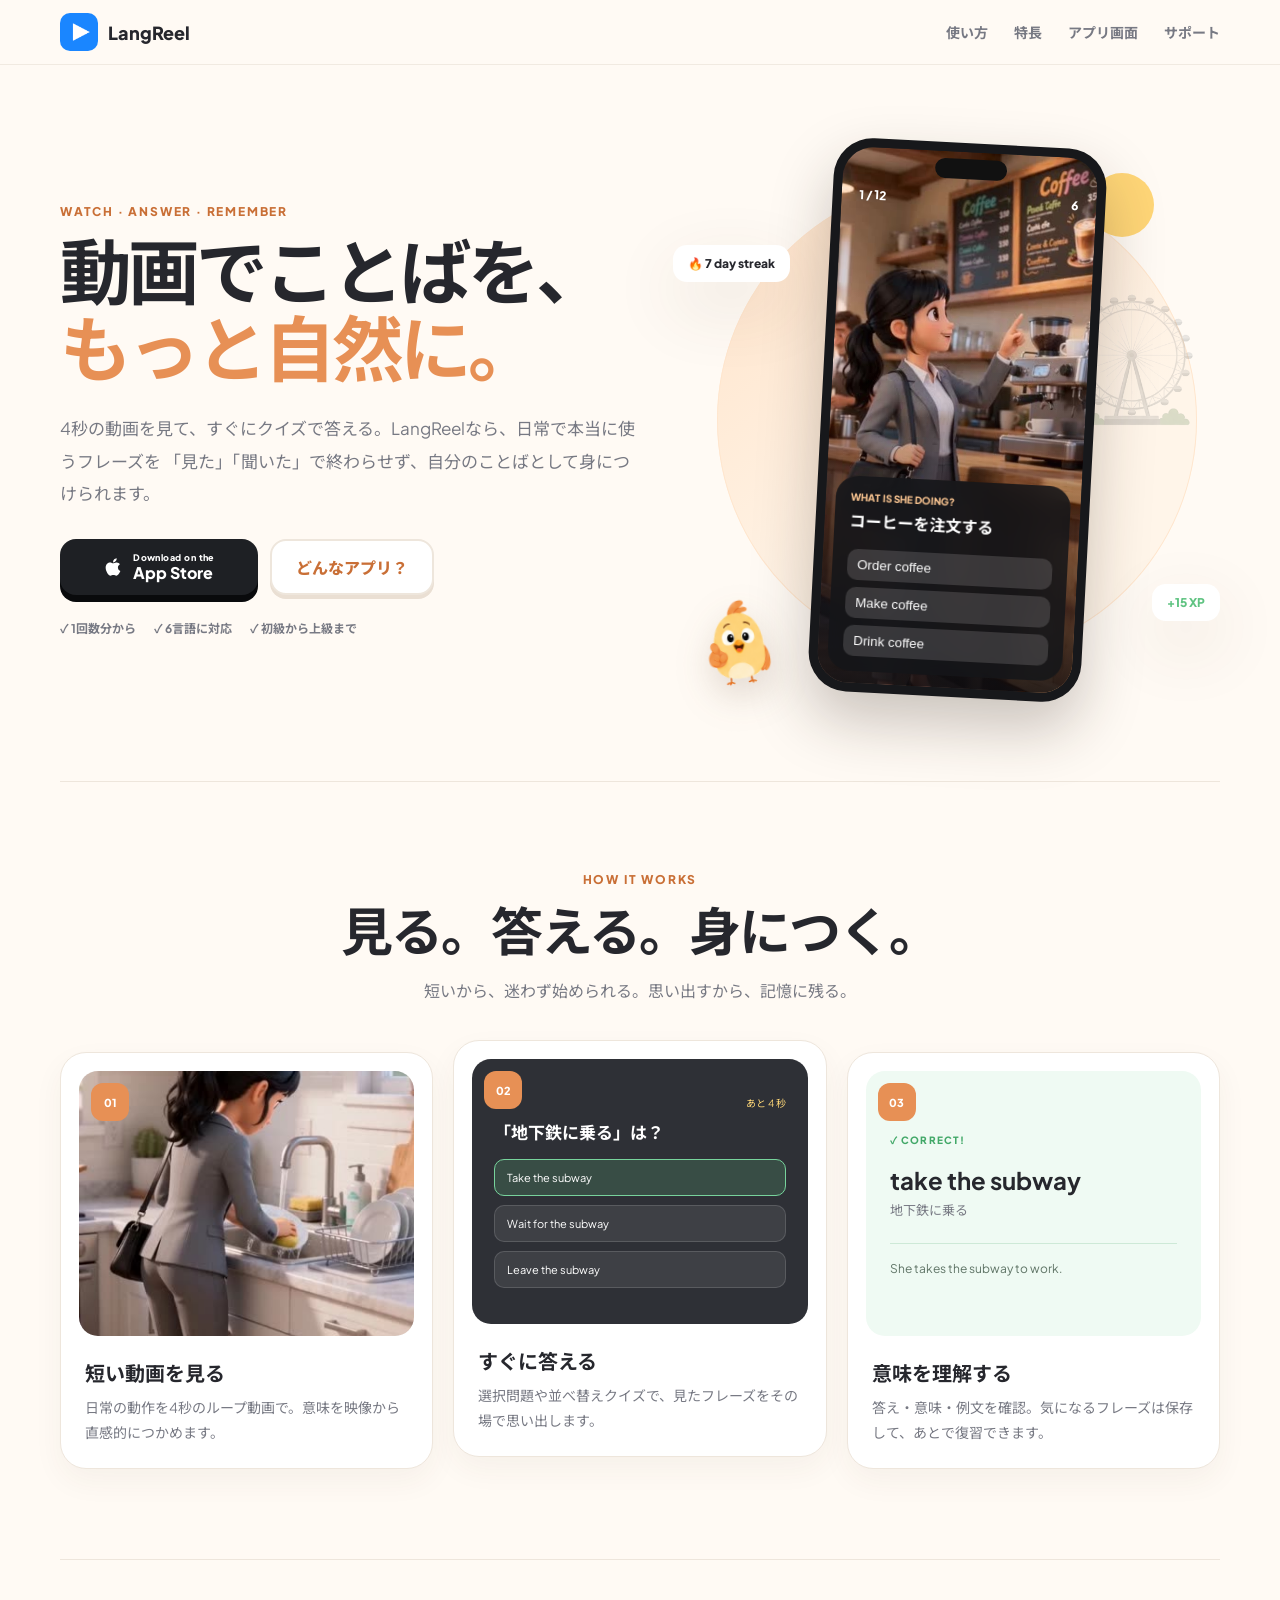
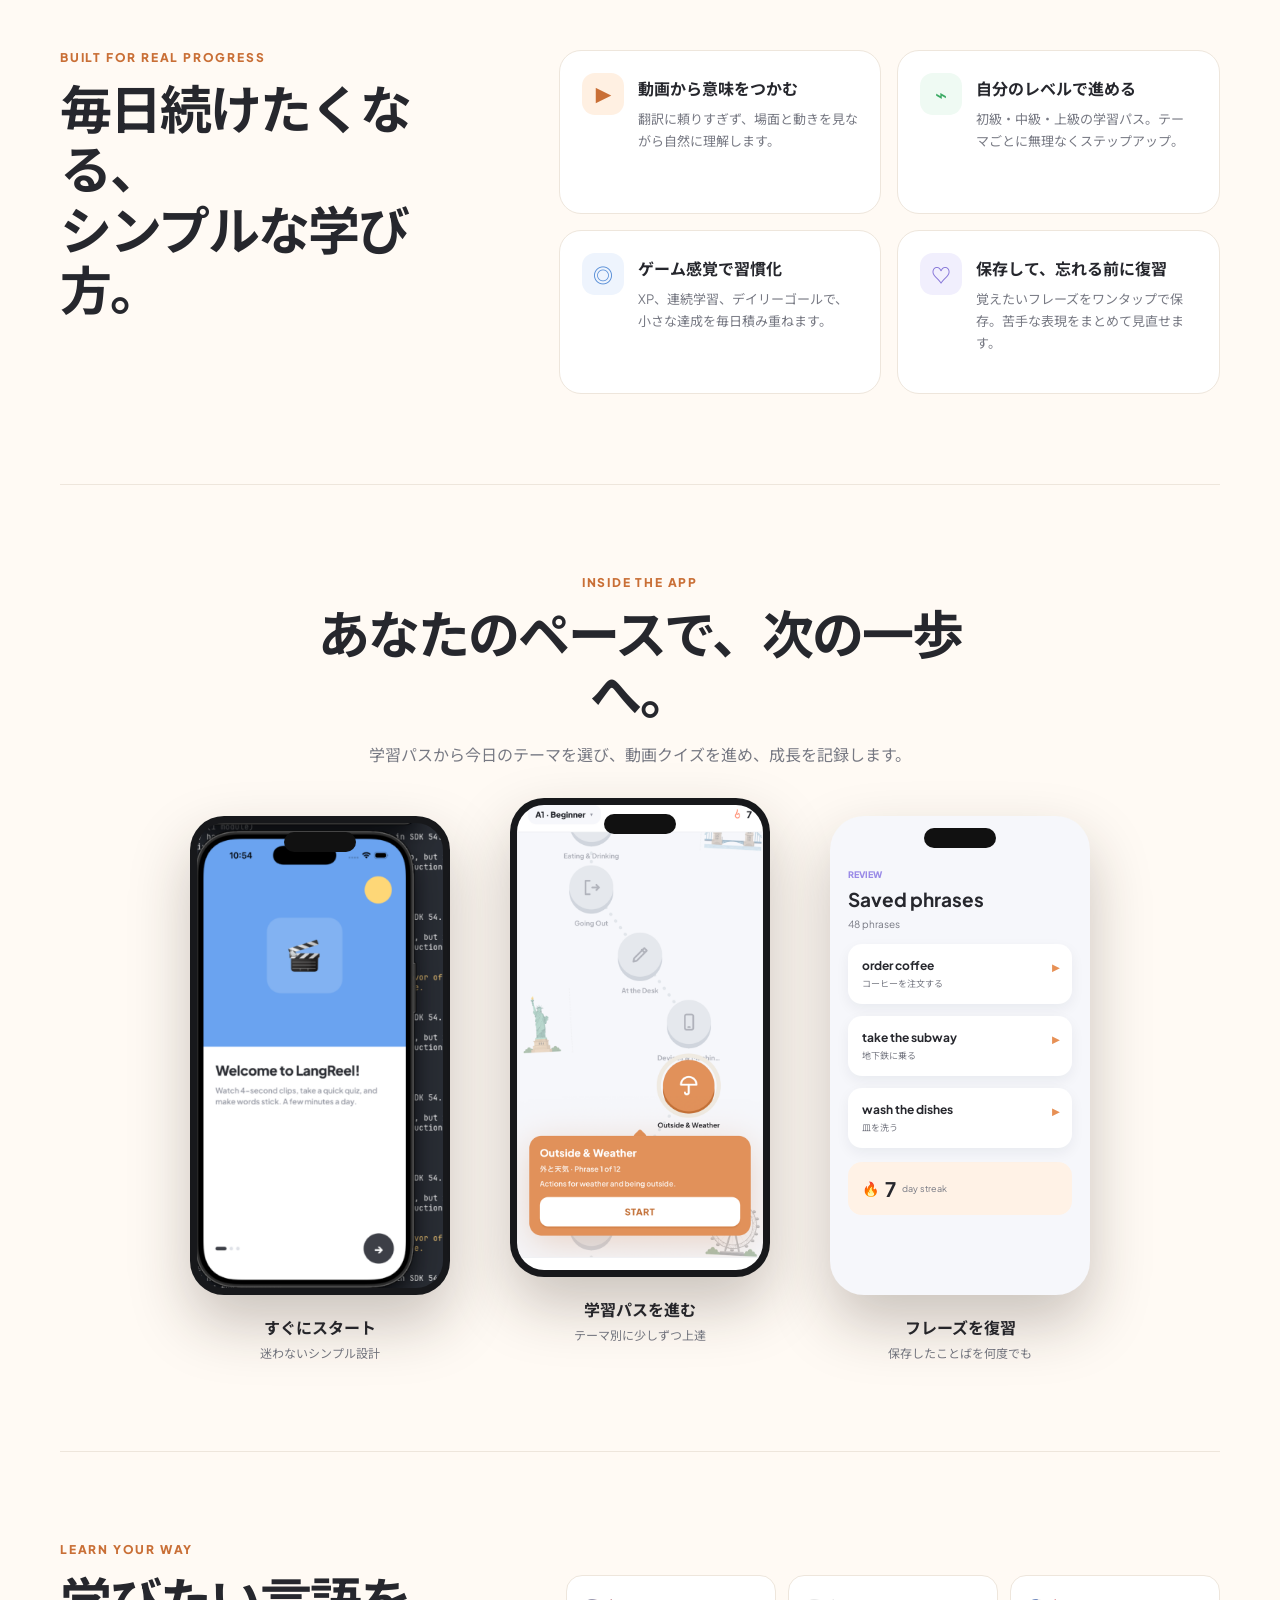
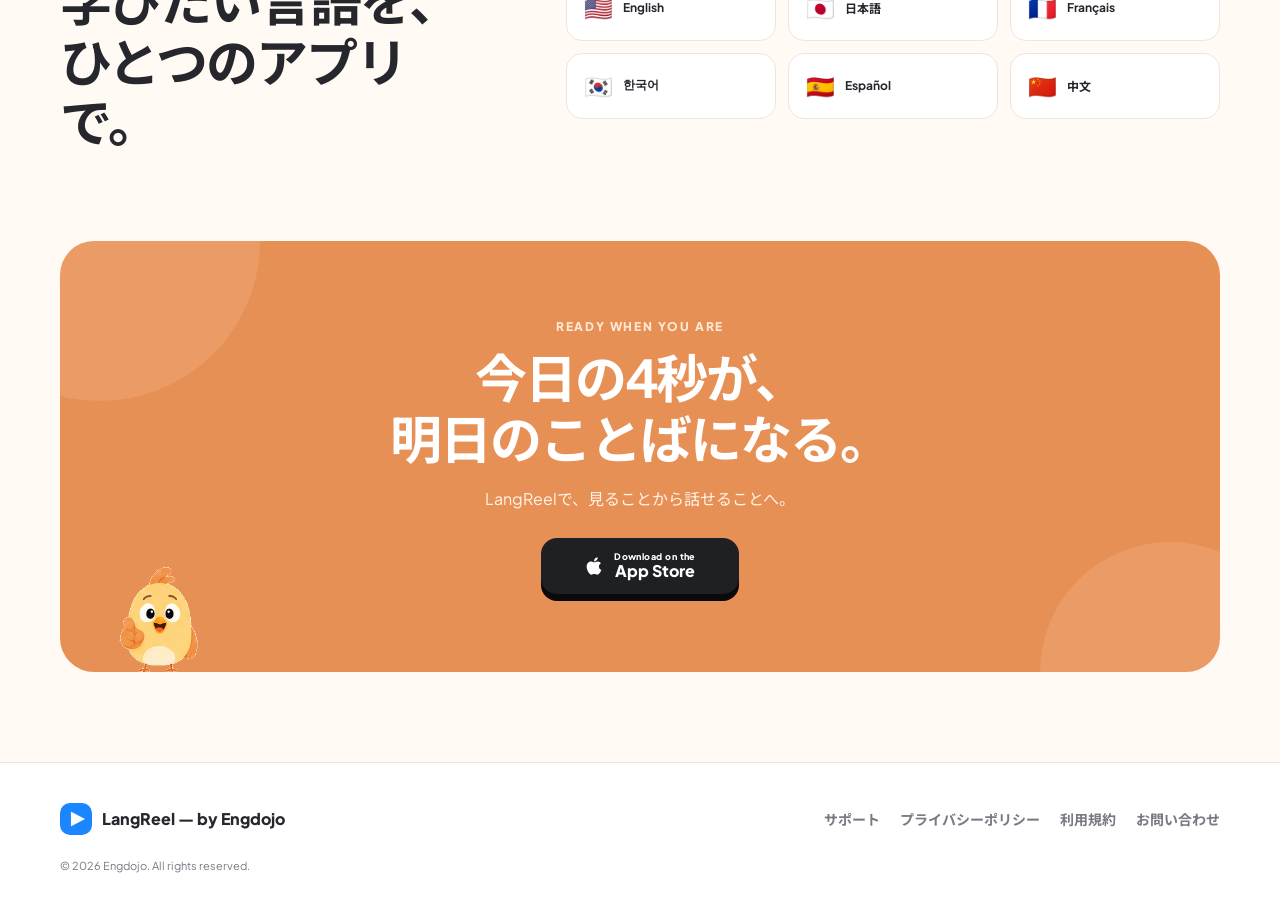
==== langreel/index.html @ bd6c0a30 "Add LangReel landing and support pages" ====
<!doctype html>
<html lang="ja">
  <head>
    <meta charset="utf-8" />
    <meta name="viewport" content="width=device-width, initial-scale=1" />
    <title>LangReel | 動画でことばを、もっと自然に。</title>
    <meta name="description" content="LangReelは、短い動画を見て、すぐにクイズで答える語学学習アプリです。日常で使うフレーズを、見て、聞いて、思い出して身につけます。" />
    <meta name="theme-color" content="#fffaf4" />
    <meta property="og:title" content="LangReel | 動画でことばを、もっと自然に。" />
    <meta property="og:description" content="4秒の動画とミニクイズで、使えるフレーズを毎日の習慣に。" />
    <meta property="og:image" content="./assets/app-icon.png" />
    <link rel="icon" href="./assets/app-icon.png" />
    <link rel="stylesheet" href="./styles.css" />
  </head>
  <body>
    <header class="site-nav">
      <a class="nav-brand" href="./" aria-label="LangReel ホーム">
        <img src="./assets/app-icon.png" alt="" width="38" height="38" />
        <span>LangReel</span>
      </a>
      <nav class="nav-links" aria-label="メインナビゲーション">
        <a href="#how">使い方</a>
        <a href="#features">特長</a>
        <a href="#inside">アプリ画面</a>
        <a href="./support.html">サポート</a>
      </nav>
    </header>

    <main>
      <section class="hero">
        <div class="hero-copy">
          <p class="eyebrow">WATCH · ANSWER · REMEMBER</p>
          <h1>動画でことばを、<br /><span>もっと自然に。</span></h1>
          <p class="lead">
            4秒の動画を見て、すぐにクイズで答える。LangReelなら、日常で本当に使うフレーズを
            「見た」「聞いた」で終わらせず、自分のことばとして身につけられます。
          </p>
          <div class="actions">
            <a class="button appstore" href="https://apps.apple.com/app/id6782522465" target="_blank" rel="noopener">
              <svg viewBox="0 0 384 512" width="20" height="20" fill="currentColor" aria-hidden="true"><path d="M318.7 268.7c-.2-36.7 16.4-64.4 50-84.8-18.8-26.9-47.2-41.7-84.7-44.6-35.5-2.8-74.3 20.7-88.5 20.7-15 0-49.4-19.7-76.4-19.7C63.3 141.2 4 184.8 4 273.5q0 39.3 14.4 81.2c12.8 36.7 59 126.7 107.2 125.2 25.2-.6 43-17.9 75.8-17.9 31.8 0 48.3 17.9 76.4 17.9 48.6-.7 90.4-82.5 102.6-119.3-65.2-30.7-61.7-90-61.7-91.9zm-56.6-164.2c27.3-32.4 24.8-61.9 24-72.5-24.1 1.4-52 16.4-67.9 34.9-17.5 19.8-27.8 44.3-25.6 71.9 26.1 2 49.9-11.4 69.5-34.3z"/></svg>
              <span><small>Download on the</small>App Store</span>
            </a>
            <a class="button secondary" href="#how">どんなアプリ？</a>
          </div>
          <div class="hero-points" aria-label="主な特長">
            <span>✓ 1回数分から</span>
            <span>✓ 6言語に対応</span>
            <span>✓ 初級から上級まで</span>
          </div>
        </div>

        <div class="hero-visual" aria-label="LangReel アプリのプレビュー">
          <div class="sun"></div>
          <img class="hero-landmark" src="./assets/landmark.png" alt="" />
          <div class="phone hero-phone">
            <div class="phone-screen reel-demo">
              <img src="./assets/order-coffee.jpg" alt="カフェで注文する場面" />
              <div class="reel-shade"></div>
              <div class="reel-top"><span>1 / 12</span><span>6</span></div>
              <div class="quiz-card">
                <p>What is she doing?</p>
                <strong>コーヒーを注文する</strong>
                <button>Order coffee</button>
                <button>Make coffee</button>
                <button>Drink coffee</button>
              </div>
            </div>
          </div>
          <img class="hero-mascot" src="./assets/koto.png" alt="LangReelのマスコット Koto" />
          <div class="floating-chip chip-one">🔥 7 day streak</div>
          <div class="floating-chip chip-two">+15 XP</div>
        </div>
      </section>

      <section class="steps section" id="how" aria-labelledby="how-title">
        <div class="section-heading">
          <p class="eyebrow">HOW IT WORKS</p>
          <h2 id="how-title">見る。答える。身につく。</h2>
          <p>短いから、迷わず始められる。思い出すから、記憶に残る。</p>
        </div>
        <div class="step-grid">
          <article class="step-card">
            <span class="step-number">01</span>
            <div class="step-media"><img src="./assets/wash-dishes.jpg" alt="皿を洗う短い動画" loading="lazy" /></div>
            <h3>短い動画を見る</h3>
            <p>日常の動作を4秒のループ動画で。意味を映像から直感的につかめます。</p>
          </article>
          <article class="step-card featured">
            <span class="step-number">02</span>
            <div class="mini-quiz" aria-hidden="true">
              <span>あと 4 秒</span>
              <strong>「地下鉄に乗る」は？</strong>
              <i>Take the subway</i>
              <i>Wait for the subway</i>
              <i>Leave the subway</i>
            </div>
            <h3>すぐに答える</h3>
            <p>選択問題や並べ替えクイズで、見たフレーズをその場で思い出します。</p>
          </article>
          <article class="step-card">
            <span class="step-number">03</span>
            <div class="explain-card" aria-hidden="true">
              <span>✓ CORRECT!</span>
              <strong>take the subway</strong>
              <em>地下鉄に乗る</em>
              <p>She takes the subway to work.</p>
            </div>
            <h3>意味を理解する</h3>
            <p>答え・意味・例文を確認。気になるフレーズは保存して、あとで復習できます。</p>
          </article>
        </div>
      </section>

      <section class="feature-band section" id="features" aria-labelledby="features-title">
        <div class="section-heading left">
          <p class="eyebrow">BUILT FOR REAL PROGRESS</p>
          <h2 id="features-title">毎日続けたくなる、<br />シンプルな学び方。</h2>
        </div>
        <div class="feature-list">
          <article><span>▶</span><div><h3>動画から意味をつかむ</h3><p>翻訳に頼りすぎず、場面と動きを見ながら自然に理解します。</p></div></article>
          <article><span>⌁</span><div><h3>自分のレベルで進める</h3><p>初級・中級・上級の学習パス。テーマごとに無理なくステップアップ。</p></div></article>
          <article><span>◎</span><div><h3>ゲーム感覚で習慣化</h3><p>XP、連続学習、デイリーゴールで、小さな達成を毎日積み重ねます。</p></div></article>
          <article><span>♡</span><div><h3>保存して、忘れる前に復習</h3><p>覚えたいフレーズをワンタップで保存。苦手な表現をまとめて見直せます。</p></div></article>
        </div>
      </section>

      <section class="inside section" id="inside" aria-labelledby="inside-title">
        <div class="section-heading">
          <p class="eyebrow">INSIDE THE APP</p>
          <h2 id="inside-title">あなたのペースで、次の一歩へ。</h2>
          <p>学習パスから今日のテーマを選び、動画クイズを進め、成長を記録します。</p>
        </div>
        <div class="screens">
          <figure>
            <div class="phone screen-phone"><img src="./assets/shot-welcome.png" alt="LangReelのウェルカム画面" loading="lazy" /></div>
            <figcaption><strong>すぐにスタート</strong><span>迷わないシンプル設計</span></figcaption>
          </figure>
          <figure class="screens-main">
            <div class="phone screen-phone"><img src="./assets/shot-path.png" alt="テーマが並ぶLangReelの学習パス" loading="lazy" /></div>
            <figcaption><strong>学習パスを進む</strong><span>テーマ別に少しずつ上達</span></figcaption>
          </figure>
          <figure>
            <div class="phone screen-phone mock-review">
              <div class="review-head"><small>REVIEW</small><strong>Saved phrases</strong><span>48 phrases</span></div>
              <div class="review-item"><b>order coffee</b><span>コーヒーを注文する</span><i>▶</i></div>
              <div class="review-item"><b>take the subway</b><span>地下鉄に乗る</span><i>▶</i></div>
              <div class="review-item"><b>wash the dishes</b><span>皿を洗う</span><i>▶</i></div>
              <div class="review-streak">🔥 <strong>7</strong><span>day streak</span></div>
            </div>
            <figcaption><strong>フレーズを復習</strong><span>保存したことばを何度でも</span></figcaption>
          </figure>
        </div>
      </section>

      <section class="languages section">
        <div>
          <p class="eyebrow">LEARN YOUR WAY</p>
          <h2>学びたい言語を、<br />ひとつのアプリで。</h2>
        </div>
        <div class="language-grid" aria-label="対応言語">
          <span>🇺🇸<b>English</b></span>
          <span>🇯🇵<b>日本語</b></span>
          <span>🇫🇷<b>Français</b></span>
          <span>🇰🇷<b>한국어</b></span>
          <span>🇪🇸<b>Español</b></span>
          <span>🇨🇳<b>中文</b></span>
        </div>
      </section>

      <section class="cta section">
        <img src="./assets/koto.png" alt="" loading="lazy" />
        <p class="eyebrow">READY WHEN YOU ARE</p>
        <h2>今日の4秒が、<br />明日のことばになる。</h2>
        <p>LangReelで、見ることから話せることへ。</p>
        <a class="button appstore" href="https://apps.apple.com/app/id6782522465" target="_blank" rel="noopener">
          <svg viewBox="0 0 384 512" width="20" height="20" fill="currentColor" aria-hidden="true"><path d="M318.7 268.7c-.2-36.7 16.4-64.4 50-84.8-18.8-26.9-47.2-41.7-84.7-44.6-35.5-2.8-74.3 20.7-88.5 20.7-15 0-49.4-19.7-76.4-19.7C63.3 141.2 4 184.8 4 273.5q0 39.3 14.4 81.2c12.8 36.7 59 126.7 107.2 125.2 25.2-.6 43-17.9 75.8-17.9 31.8 0 48.3 17.9 76.4 17.9 48.6-.7 90.4-82.5 102.6-119.3-65.2-30.7-61.7-90-61.7-91.9zm-56.6-164.2c27.3-32.4 24.8-61.9 24-72.5-24.1 1.4-52 16.4-67.9 34.9-17.5 19.8-27.8 44.3-25.6 71.9 26.1 2 49.9-11.4 69.5-34.3z"/></svg>
          <span><small>Download on the</small>App Store</span>
        </a>
      </section>
    </main>

    <footer class="site-footer">
      <div class="footer-inner">
        <div class="footer-brand"><img src="./assets/app-icon.png" alt="" width="32" height="32" /><span>LangReel — by Engdojo</span></div>
        <nav class="footer-links">
          <a href="./support.html">サポート</a>
          <a href="./privacy-policy.html">プライバシーポリシー</a>
          <a href="./terms.html">利用規約</a>
          <a href="mailto:engdojo0306@gmail.com">お問い合わせ</a>
        </nav>
      </div>
      <p class="footer-copy">© <span id="year">2026</span> Engdojo. All rights reserved.</p>
    </footer>
    <script src="./site.js"></script>
  </body>
</html>
---- langreel/styles.css ----
@import url("https://fonts.googleapis.com/css2?family=Plus+Jakarta+Sans:wght@600;700;800&family=Noto+Sans+JP:wght@500;700;800&display=swap");

:root {
  color-scheme: light;
  --ink: #26272d;
  --muted: #777983;
  --paper: #fffaf4;
  --card: #ffffff;
  --line: #eee6dc;
  --orange: #e79055;
  --orange-dark: #c96f36;
  --orange-soft: #fff0e2;
  --green: #5fc381;
  --blue: #6aa3f0;
  --purple: #9a8be7;
  --shadow: 0 24px 70px rgba(86, 59, 37, 0.12);
}

* { box-sizing: border-box; }
html { scroll-behavior: smooth; }
body {
  margin: 0;
  background: var(--paper);
  color: var(--ink);
  font-family: "Plus Jakarta Sans", "Noto Sans JP", ui-sans-serif, system-ui, sans-serif;
}
a { color: inherit; }
img { max-width: 100%; }
.site-nav {
  position: sticky; top: 0; z-index: 20;
  display: flex; align-items: center; justify-content: space-between; gap: 20px;
  padding: 13px max(22px, calc((100vw - 1160px) / 2));
  border-bottom: 1px solid rgba(238, 230, 220, .8);
  background: rgba(255, 250, 244, .88);
  backdrop-filter: blur(18px) saturate(140%);
}
.nav-brand { display: flex; align-items: center; gap: 10px; font-weight: 800; font-size: 18px; text-decoration: none; }
.nav-brand img, .footer-brand img { border-radius: 10px; }
.nav-links { display: flex; gap: 26px; }
.nav-links a, .footer-links a { color: var(--muted); font-weight: 700; font-size: 14px; text-decoration: none; }
.nav-links a:hover, .footer-links a:hover { color: var(--orange-dark); }
main { overflow: hidden; }
.hero, .section { width: min(calc(100% - 40px), 1160px); margin: 0 auto; }
.hero {
  min-height: 700px; display: grid; grid-template-columns: 1.05fr .95fr; align-items: center; gap: 54px;
  padding: 70px 0 76px;
}
.eyebrow { margin: 0 0 13px; color: var(--orange-dark); font-size: 12px; font-weight: 800; letter-spacing: .15em; }
h1, h2, h3, p { overflow-wrap: anywhere; }
h1 { margin: 0; font-size: clamp(44px, 5.6vw, 72px); line-height: 1.08; letter-spacing: -.055em; }
h1 span { color: var(--orange); }
.lead { max-width: 640px; margin: 26px 0 0; color: var(--muted); font-size: 17px; line-height: 1.9; }
.actions { display: flex; flex-wrap: wrap; align-items: center; gap: 12px; margin-top: 30px; }
.button {
  min-height: 56px; display: inline-flex; align-items: center; justify-content: center; gap: 10px;
  padding: 0 24px; border-radius: 16px; font-weight: 800; text-decoration: none;
  transition: transform .18s ease, box-shadow .18s ease;
}
.button:hover { transform: translateY(-2px); }
.appstore { min-width: 198px; background: #1e2024; color: #fff; box-shadow: 0 7px 0 #090a0c; }
.appstore span { display: flex; flex-direction: column; font-size: 16px; line-height: 1.05; }
.appstore small { margin-bottom: 2px; font-size: 9px; letter-spacing: .05em; }
.secondary { border: 2px solid var(--line); background: #fff; color: var(--orange-dark); box-shadow: 0 4px 0 #eadfd3; }
.hero-points { display: flex; flex-wrap: wrap; gap: 18px; margin-top: 24px; color: var(--muted); font-size: 12px; font-weight: 700; }
.hero-visual { position: relative; min-height: 570px; display: flex; align-items: center; justify-content: center; }
.hero-visual::before {
  content: ""; position: absolute; width: 480px; height: 480px; border-radius: 50%;
  background: linear-gradient(145deg, #ffe3c9, #fff5e9 65%); box-shadow: inset 0 0 0 1px #ffe6ce;
}
.sun { position: absolute; top: 38px; right: 66px; width: 64px; height: 64px; border-radius: 50%; background: #ffd677; }
.hero-landmark { position: absolute; width: 174px; right: 1px; top: 125px; opacity: .2; }
.phone {
  position: relative; overflow: hidden; padding: 9px; border-radius: 39px; background: #17181b;
  box-shadow: 0 28px 60px rgba(42, 32, 24, .25);
}
.phone::before {
  content: ""; position: absolute; z-index: 5; top: 16px; left: 50%; transform: translateX(-50%);
  width: 72px; height: 20px; border-radius: 99px; background: #111;
}
.hero-phone { width: 273px; height: 554px; transform: rotate(3deg); }
.phone-screen { position: relative; width: 100%; height: 100%; overflow: hidden; border-radius: 31px; background: #f7f8fb; }
.reel-demo > img { width: 100%; height: 100%; object-fit: cover; }
.reel-shade { position: absolute; inset: 0; background: linear-gradient(transparent 25%, rgba(10, 10, 14, .05) 45%, rgba(10, 10, 14, .86)); }
.reel-top { position: absolute; inset: 40px 18px auto; display: flex; justify-content: space-between; color: white; font-size: 12px; font-weight: 800; }
.quiz-card {
  position: absolute; left: 10px; right: 10px; bottom: 12px; padding: 15px; border-radius: 22px;
  background: rgba(20, 21, 25, .86); backdrop-filter: blur(12px); color: white;
}
.quiz-card p { margin: 0 0 5px; color: #f6c28f; font-size: 10px; font-weight: 800; text-transform: uppercase; }
.quiz-card strong { display: block; margin-bottom: 10px; font-size: 16px; }
.quiz-card button { width: 100%; margin-top: 7px; padding: 8px 10px; border: 0; border-radius: 10px; background: rgba(255,255,255,.14); color: #fff; text-align: left; font: 700 11px inherit; }
.hero-mascot { position: absolute; width: 140px; left: -3px; bottom: 18px; transform: rotate(-7deg); filter: drop-shadow(0 15px 18px rgba(86, 59, 37, .18)); }
.floating-chip { position: absolute; padding: 11px 15px; border-radius: 14px; background: #fff; box-shadow: var(--shadow); font-size: 12px; font-weight: 800; }
.chip-one { top: 110px; left: -22px; }
.chip-two { right: 0; bottom: 84px; color: var(--green); }
.section { padding: 90px 0; border-top: 1px solid var(--line); }
.section-heading { max-width: 680px; margin: 0 auto 46px; text-align: center; }
.section-heading.left { margin: 0; text-align: left; }
.section-heading h2, .feature-band h2, .languages h2, .cta h2 { margin: 0; font-size: clamp(32px, 4.2vw, 52px); line-height: 1.16; letter-spacing: -.04em; }
.section-heading > p:last-child { margin: 17px 0 0; color: var(--muted); line-height: 1.8; }
.step-grid { display: grid; grid-template-columns: repeat(3, 1fr); gap: 20px; }
.step-card {
  position: relative; padding: 18px 18px 24px; border: 1px solid var(--line); border-radius: 26px; background: #fff;
  box-shadow: 0 12px 30px rgba(86, 59, 37, .05);
}
.step-card.featured { transform: translateY(-12px); }
.step-number { position: absolute; z-index: 2; top: 30px; left: 30px; display: grid; place-items: center; width: 38px; height: 38px; border-radius: 12px; background: var(--orange); color: #fff; font-size: 11px; font-weight: 800; }
.step-media, .mini-quiz, .explain-card { height: 265px; border-radius: 19px; overflow: hidden; background: var(--orange-soft); }
.step-media img { width: 100%; height: 100%; object-fit: cover; }
.step-card h3 { margin: 22px 6px 8px; font-size: 20px; }
.step-card > p { margin: 0 6px; color: var(--muted); font-size: 14px; line-height: 1.75; }
.mini-quiz { display: flex; flex-direction: column; justify-content: center; gap: 9px; padding: 30px 22px; background: #2e3036; color: #fff; }
.mini-quiz > span { align-self: flex-end; color: #ffd777; font-size: 10px; font-style: normal; }
.mini-quiz strong { margin-bottom: 6px; font-size: 17px; }
.mini-quiz i { padding: 11px 12px; border: 1px solid rgba(255,255,255,.14); border-radius: 10px; background: rgba(255,255,255,.08); font-size: 11px; font-style: normal; }
.mini-quiz i:first-of-type { border-color: #77d39c; background: rgba(95,195,129,.2); }
.explain-card { display: flex; flex-direction: column; justify-content: center; padding: 32px 24px; background: #effaf3; }
.explain-card span { color: #42a868; font-size: 10px; font-weight: 800; letter-spacing: .12em; }
.explain-card strong { margin-top: 18px; font-size: 24px; }
.explain-card em { margin-top: 5px; color: var(--muted); font-size: 13px; font-style: normal; }
.explain-card p { margin: 24px 0 0; padding-top: 17px; border-top: 1px solid #cde9d7; color: #5f7466; font-size: 12px; }
.feature-band { display: grid; grid-template-columns: .78fr 1.22fr; gap: 76px; align-items: start; }
.feature-list { display: grid; grid-template-columns: 1fr 1fr; gap: 16px; }
.feature-list article { display: flex; gap: 14px; min-height: 164px; padding: 22px; border: 1px solid var(--line); border-radius: 22px; background: #fff; }
.feature-list article > span { flex: 0 0 auto; display: grid; place-items: center; width: 42px; height: 42px; border-radius: 13px; background: var(--orange-soft); color: var(--orange-dark); font-size: 20px; font-weight: 800; }
.feature-list article:nth-child(2) > span { background: #effaf3; color: #3caa64; }
.feature-list article:nth-child(3) > span { background: #eef4fd; color: #568dd6; }
.feature-list article:nth-child(4) > span { background: #f1effd; color: #8372d7; }
.feature-list h3 { margin: 3px 0 8px; font-size: 16px; }
.feature-list p { margin: 0; color: var(--muted); font-size: 13px; line-height: 1.7; }
.inside { text-align: center; }
.screens { display: grid; grid-template-columns: repeat(3, 1fr); gap: 40px; align-items: center; max-width: 920px; margin: 0 auto; }
.screens figure { margin: 0; }
.screens-main { transform: translateY(-18px); }
.screen-phone { width: min(100%, 260px); aspect-ratio: 427 / 788; margin: 0 auto; padding: 7px; border-radius: 34px; }
.screen-phone > img { width: 100%; height: 100%; border-radius: 27px; object-fit: cover; object-position: center; }
.screens figure:first-child .screen-phone > img { object-fit: cover; object-position: center; }
.screens figcaption { display: flex; flex-direction: column; gap: 5px; margin-top: 20px; }
.screens figcaption strong { font-size: 16px; }
.screens figcaption span { color: var(--muted); font-size: 12px; }
.mock-review { padding: 45px 18px 20px; background: #f6f7fb; text-align: left; }
.mock-review::before { top: 12px; }
.review-head small { color: var(--purple); font-size: 9px; font-weight: 800; }
.review-head strong { display: block; margin-top: 5px; font-size: 19px; }
.review-head > span { color: var(--muted); font-size: 10px; }
.review-item { position: relative; display: flex; flex-direction: column; gap: 4px; margin-top: 12px; padding: 14px; border-radius: 14px; background: #fff; box-shadow: 0 5px 14px rgba(20,28,48,.06); }
.review-item b { font-size: 12px; }
.review-item span { color: var(--muted); font-size: 9px; }
.review-item i { position: absolute; right: 12px; top: 18px; color: var(--orange); font-size: 10px; font-style: normal; }
.review-streak { display: grid; grid-template-columns: auto auto 1fr; align-items: center; gap: 6px; margin-top: 14px; padding: 14px; border-radius: 14px; background: #fff2e6; font-size: 14px; }
.review-streak strong { font-size: 20px; }
.review-streak span { color: var(--muted); font-size: 9px; }
.languages { display: grid; grid-template-columns: .8fr 1.2fr; gap: 70px; align-items: center; }
.language-grid { display: grid; grid-template-columns: repeat(3, 1fr); gap: 12px; }
.language-grid span { display: flex; align-items: center; gap: 10px; padding: 17px; border: 1px solid var(--line); border-radius: 16px; background: #fff; font-size: 23px; }
.language-grid b { font-size: 12px; }
.cta { position: relative; overflow: hidden; padding: 78px 30px; border: 0; border-radius: 34px; background: #e79055; color: #fff; text-align: center; }
.cta::before, .cta::after { content: ""; position: absolute; border-radius: 50%; background: rgba(255,255,255,.1); }
.cta::before { width: 320px; height: 320px; left: -120px; top: -160px; }
.cta::after { width: 260px; height: 260px; right: -80px; bottom: -130px; }
.cta > * { position: relative; z-index: 1; }
.cta img { position: absolute; z-index: 2; left: 45px; bottom: -8px; width: 176px; }
.cta .eyebrow { color: #ffe8d5; }
.cta p:not(.eyebrow) { margin: 18px 0 28px; color: #fff3e8; }
.cta .appstore { margin: 0 auto; }
.site-footer { margin-top: 90px; padding: 40px max(22px, calc((100vw - 1160px) / 2)); border-top: 1px solid var(--line); background: #fff; }
.footer-inner { display: flex; align-items: center; justify-content: space-between; gap: 20px; }
.footer-brand { display: flex; align-items: center; gap: 10px; font-weight: 800; }
.footer-links { display: flex; flex-wrap: wrap; gap: 20px; }
.footer-copy { margin: 24px 0 0; color: var(--muted); font-size: 11px; }
.legal-page { width: min(calc(100% - 40px), 780px); margin: 0 auto; padding: 70px 0 90px; }
.legal-page h1 { font-size: clamp(36px, 6vw, 56px); }
.legal-page h2 { margin: 38px 0 10px; font-size: 22px; }
.legal-page h3 { margin: 28px 0 7px; }
.legal-page p, .legal-page li { color: var(--muted); line-height: 1.8; }
.legal-page a { color: var(--orange-dark); font-weight: 700; }
.lang-toggle { display: inline-flex; gap: 4px; margin-bottom: 32px; padding: 4px; border: 1px solid var(--line); border-radius: 99px; background: #fff; }
.lang-toggle button { border: 0; padding: 8px 18px; border-radius: 99px; background: transparent; color: var(--muted); font: 800 13px inherit; cursor: pointer; }
.lang-toggle button.active { background: var(--orange); color: #fff; }
.lang-pane[hidden] { display: none; }

@media (max-width: 820px) {
  .nav-links a:nth-child(-n+3) { display: none; }
  .hero { grid-template-columns: 1fr; padding-top: 50px; }
  .hero-copy { text-align: center; }
  .lead { margin-left: auto; margin-right: auto; }
  .actions, .hero-points { justify-content: center; }
  .hero-visual { min-height: 560px; }
  .step-grid { grid-template-columns: 1fr; max-width: 520px; margin: 0 auto; }
  .step-card.featured { transform: none; }
  .feature-band, .languages { grid-template-columns: 1fr; gap: 38px; }
  .section-heading.left { text-align: center; margin: 0 auto; }
  .screens { grid-auto-flow: column; grid-auto-columns: 68%; grid-template-columns: none; gap: 22px; overflow-x: auto; margin: 0 -20px; padding: 20px; scroll-snap-type: x mandatory; }
  .screens figure { scroll-snap-align: center; }
  .screens-main { transform: none; }
  .cta img { opacity: .24; left: -12px; width: 165px; }
}

@media (max-width: 560px) {
  .site-nav { padding: 11px 16px; }
  .hero, .section { width: min(calc(100% - 30px), 1160px); }
  .hero { gap: 22px; padding-bottom: 54px; }
  h1 { font-size: 43px; }
  .lead { font-size: 15px; }
  .hero-visual { min-height: 500px; transform: scale(.9); margin: -20px -25px; }
  .hero-visual::before { width: 410px; height: 410px; }
  .hero-phone { width: 246px; height: 500px; }
  .hero-mascot { width: 115px; }
  .chip-one { left: 2px; }
  .section { padding: 70px 0; }
  .feature-list { grid-template-columns: 1fr; }
  .language-grid { grid-template-columns: repeat(2, 1fr); }
  .cta { width: min(calc(100% - 30px), 1160px); padding: 66px 22px; }
  .footer-inner { align-items: flex-start; flex-direction: column; }
  .footer-links { gap: 12px 18px; }
}

@media (prefers-reduced-motion: reduce) {
  html { scroll-behavior: auto; }
  .button { transition: none; }
}
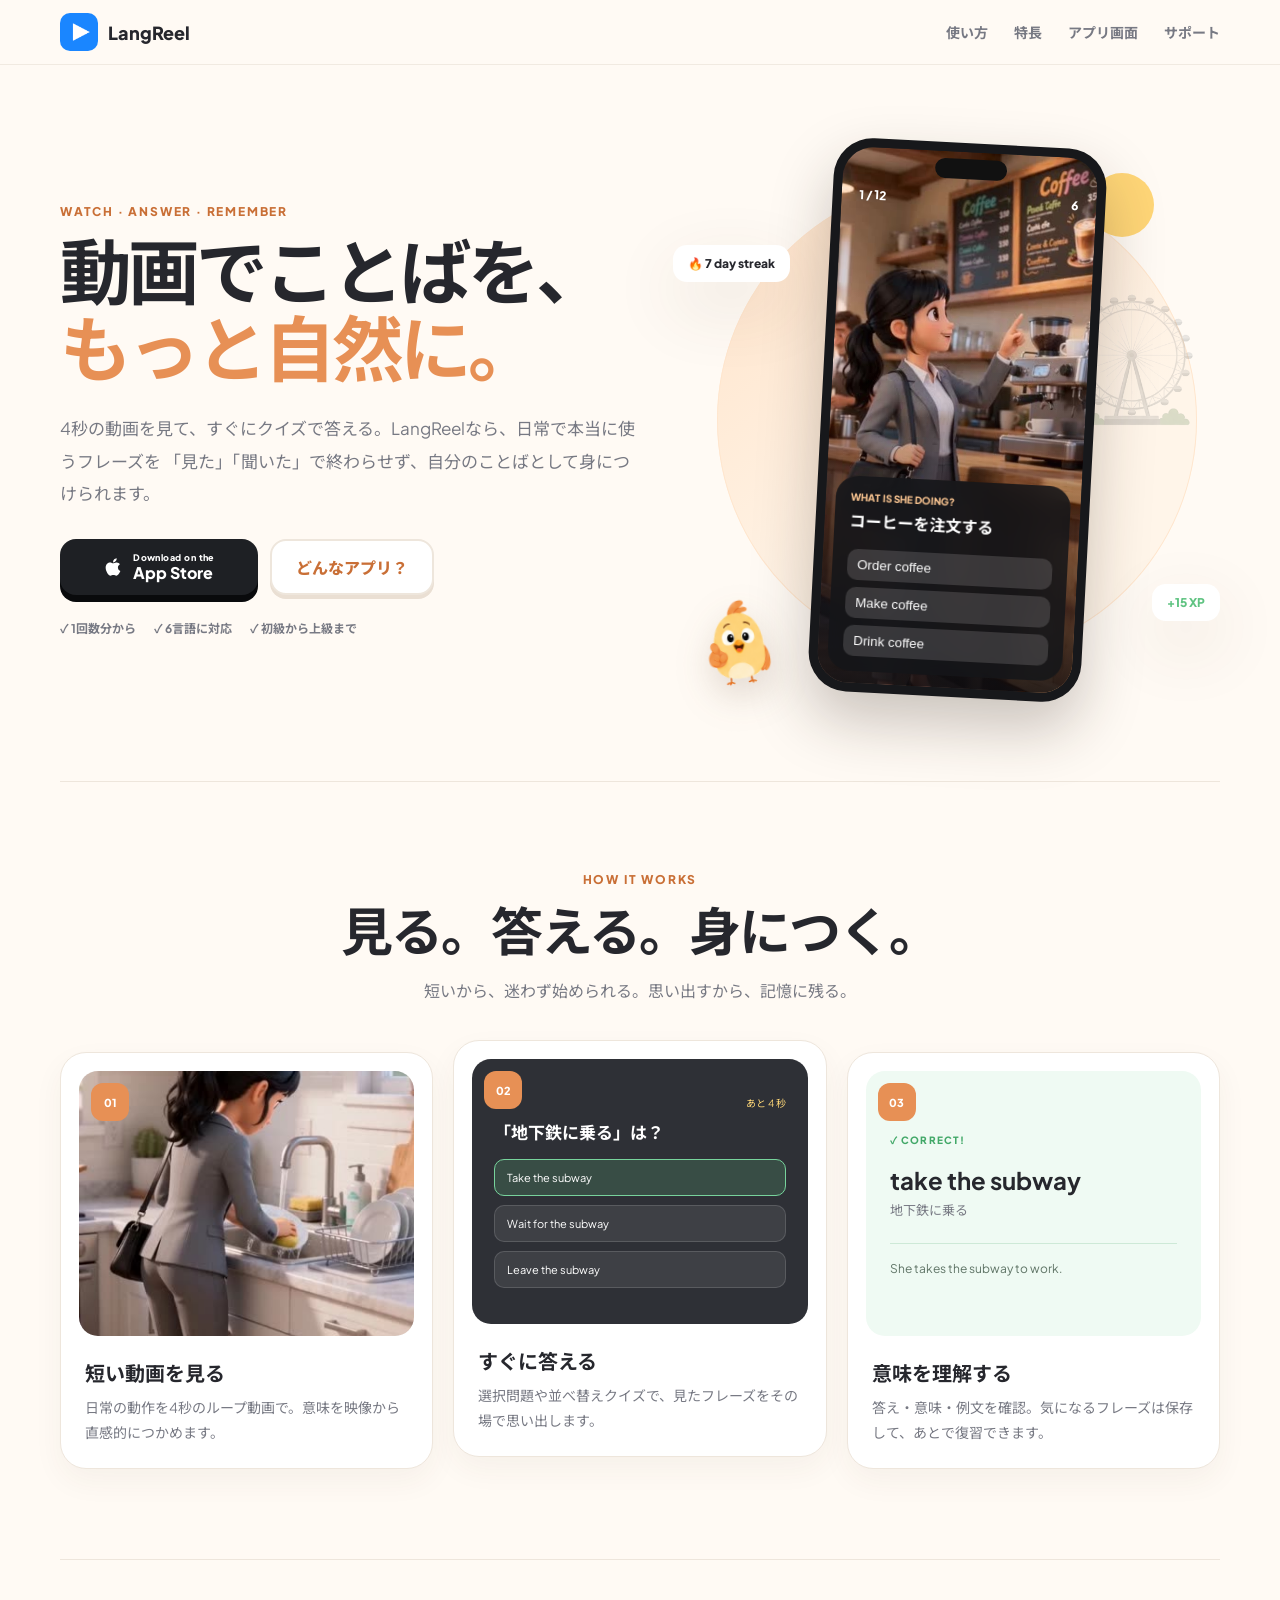
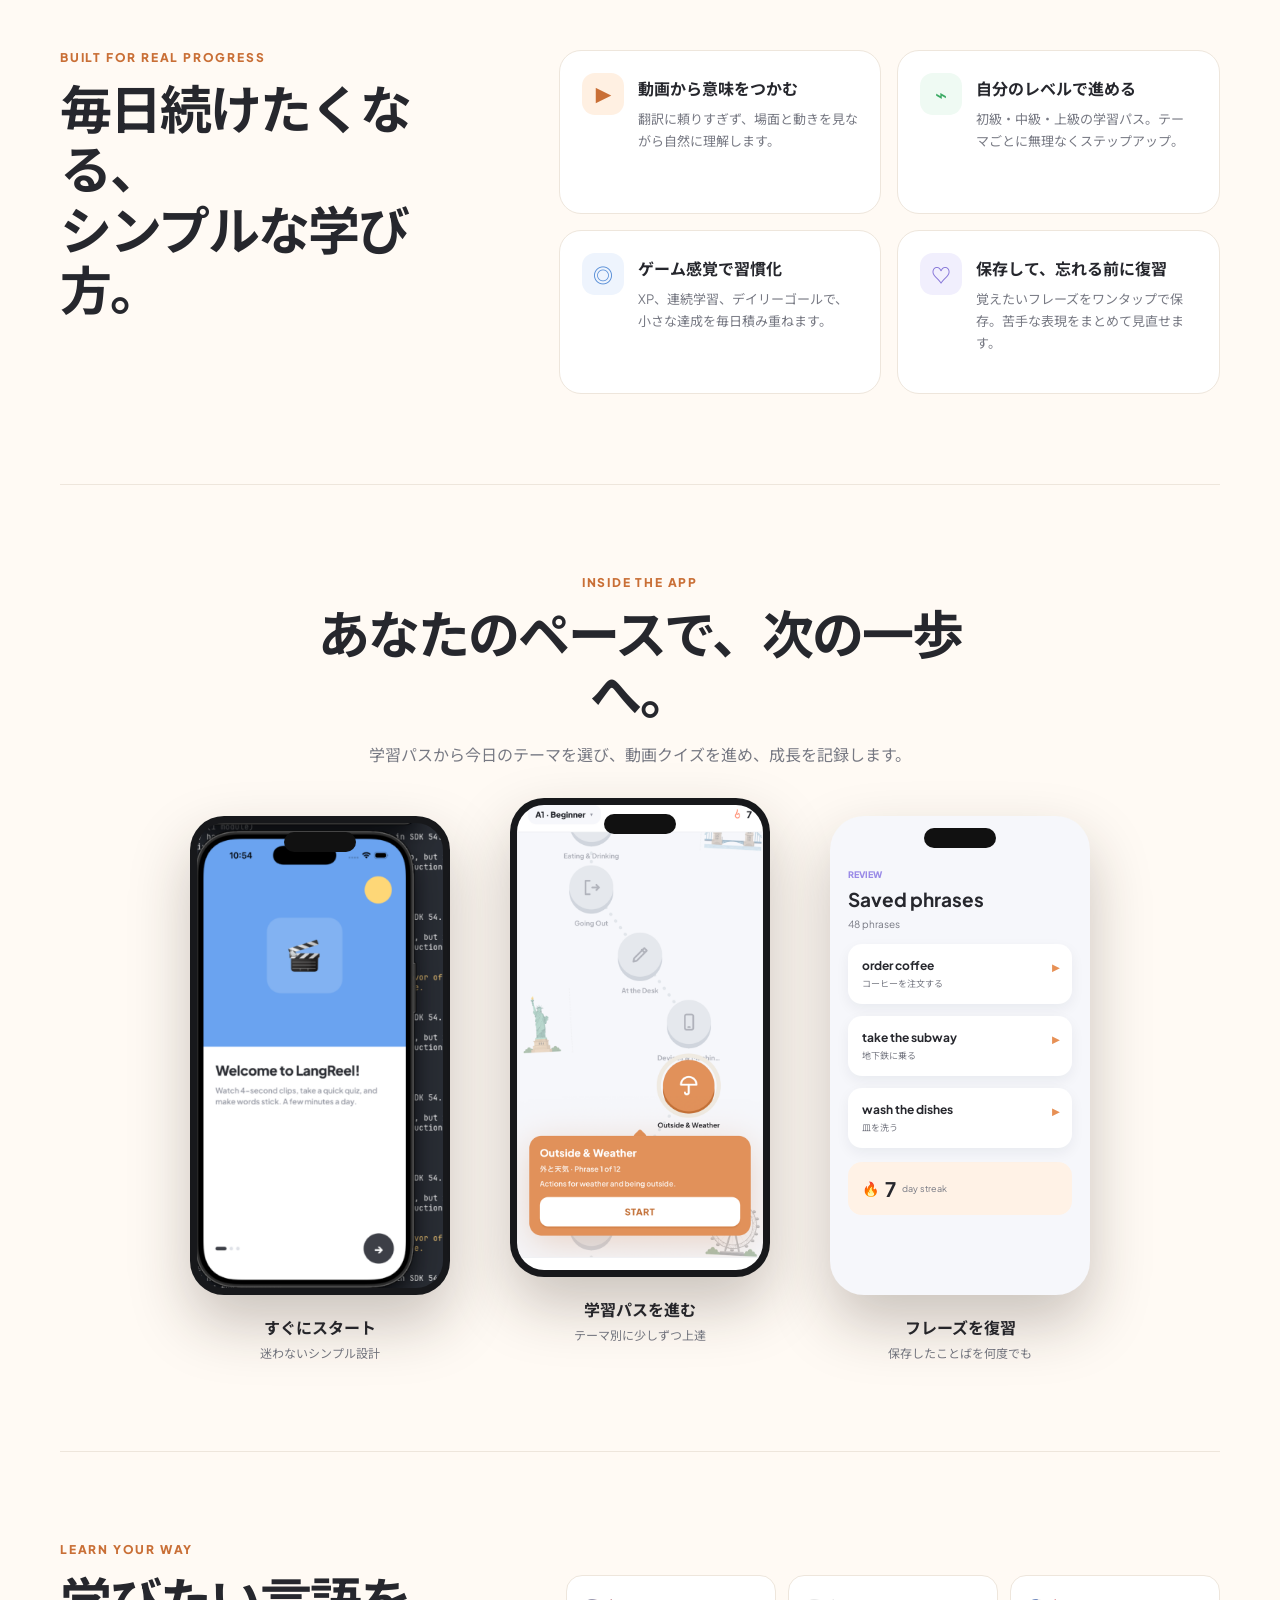
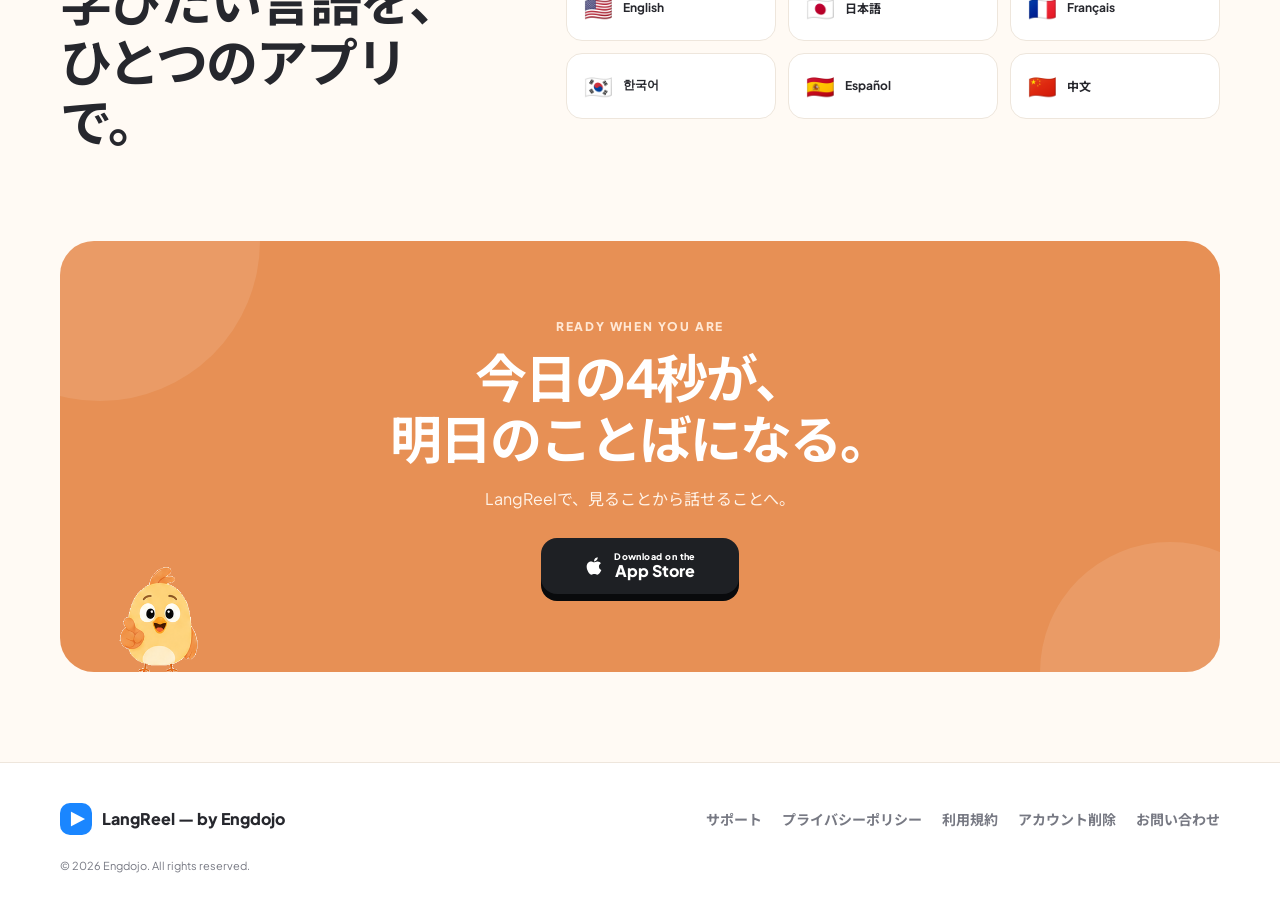
==== commit 6634f47b: "Add Google Play account deletion disclosures" ====
--- a/langreel/index.html
+++ b/langreel/index.html
@@ -186,6 +186,7 @@
           <a href="./support.html">サポート</a>
           <a href="./privacy-policy.html">プライバシーポリシー</a>
           <a href="./terms.html">利用規約</a>
+          <a href="./account-deletion.html">アカウント削除</a>
           <a href="mailto:engdojo0306@gmail.com">お問い合わせ</a>
         </nav>
       </div>
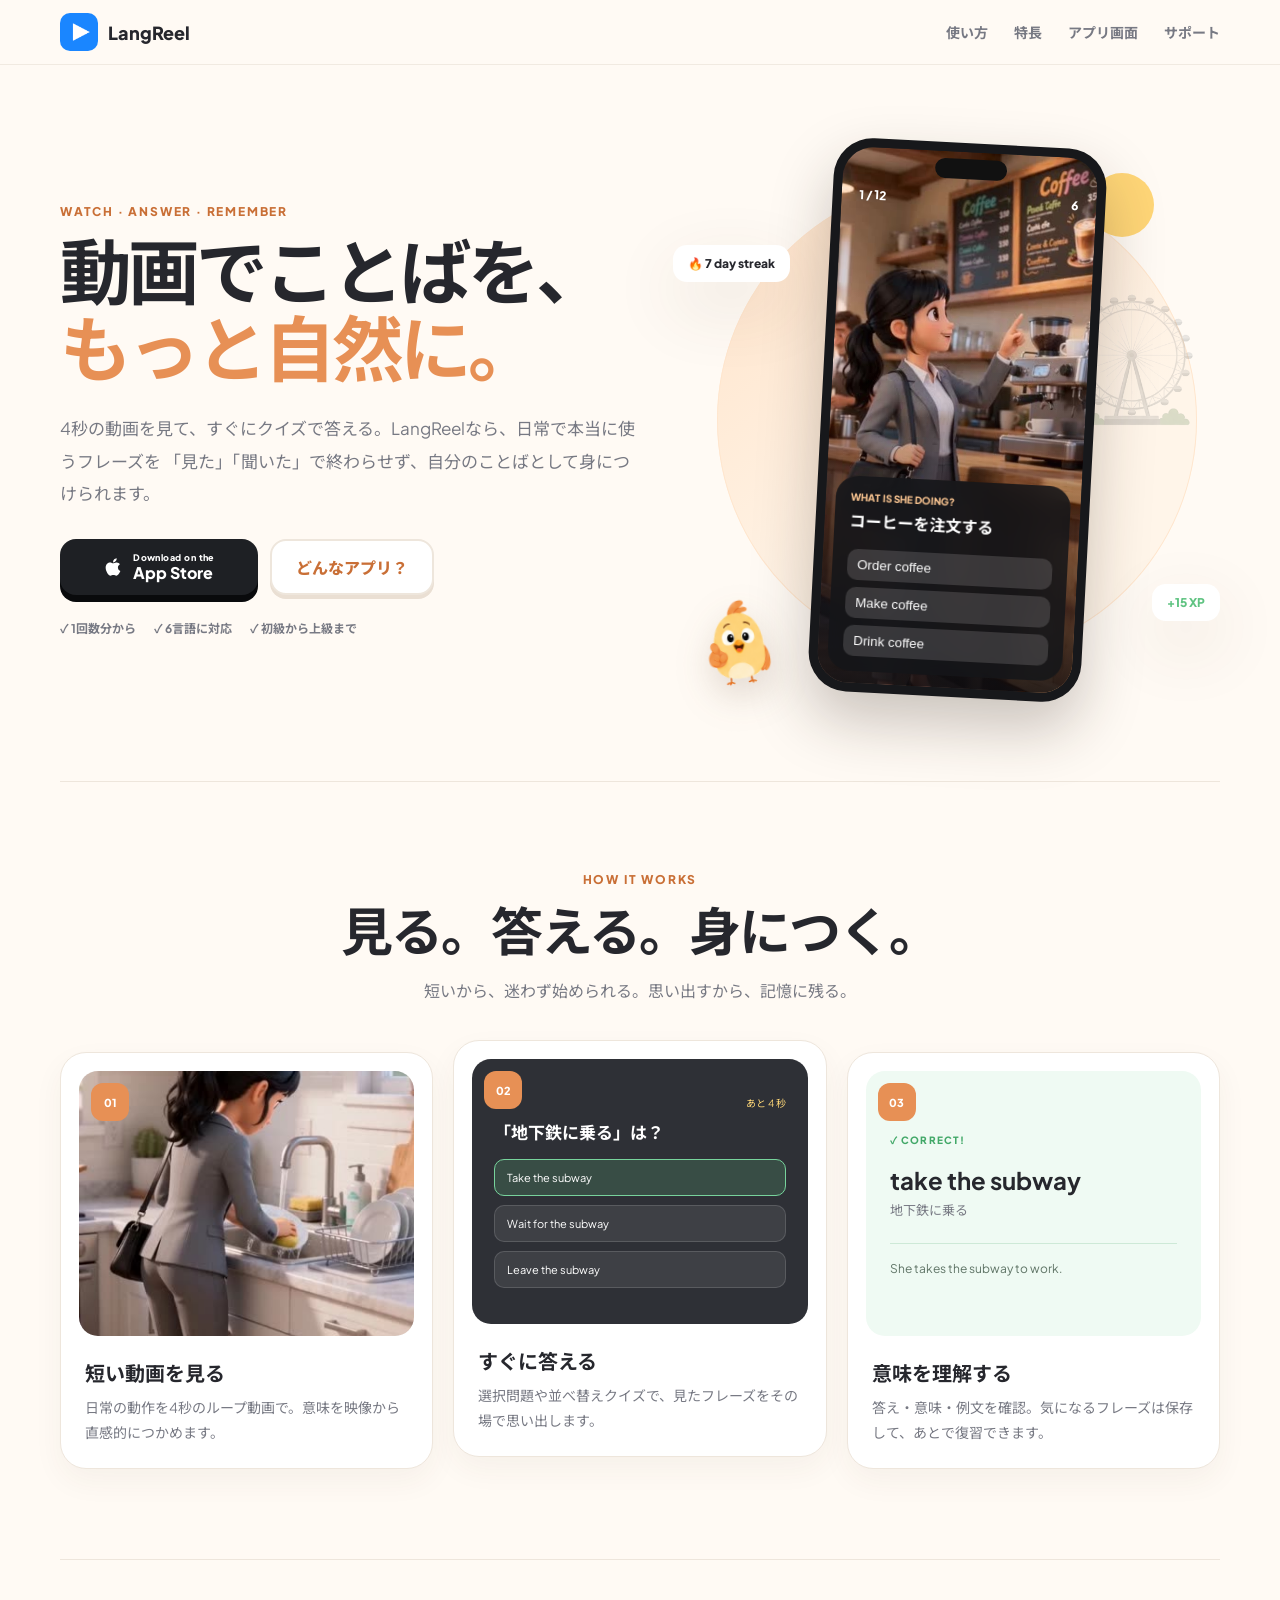
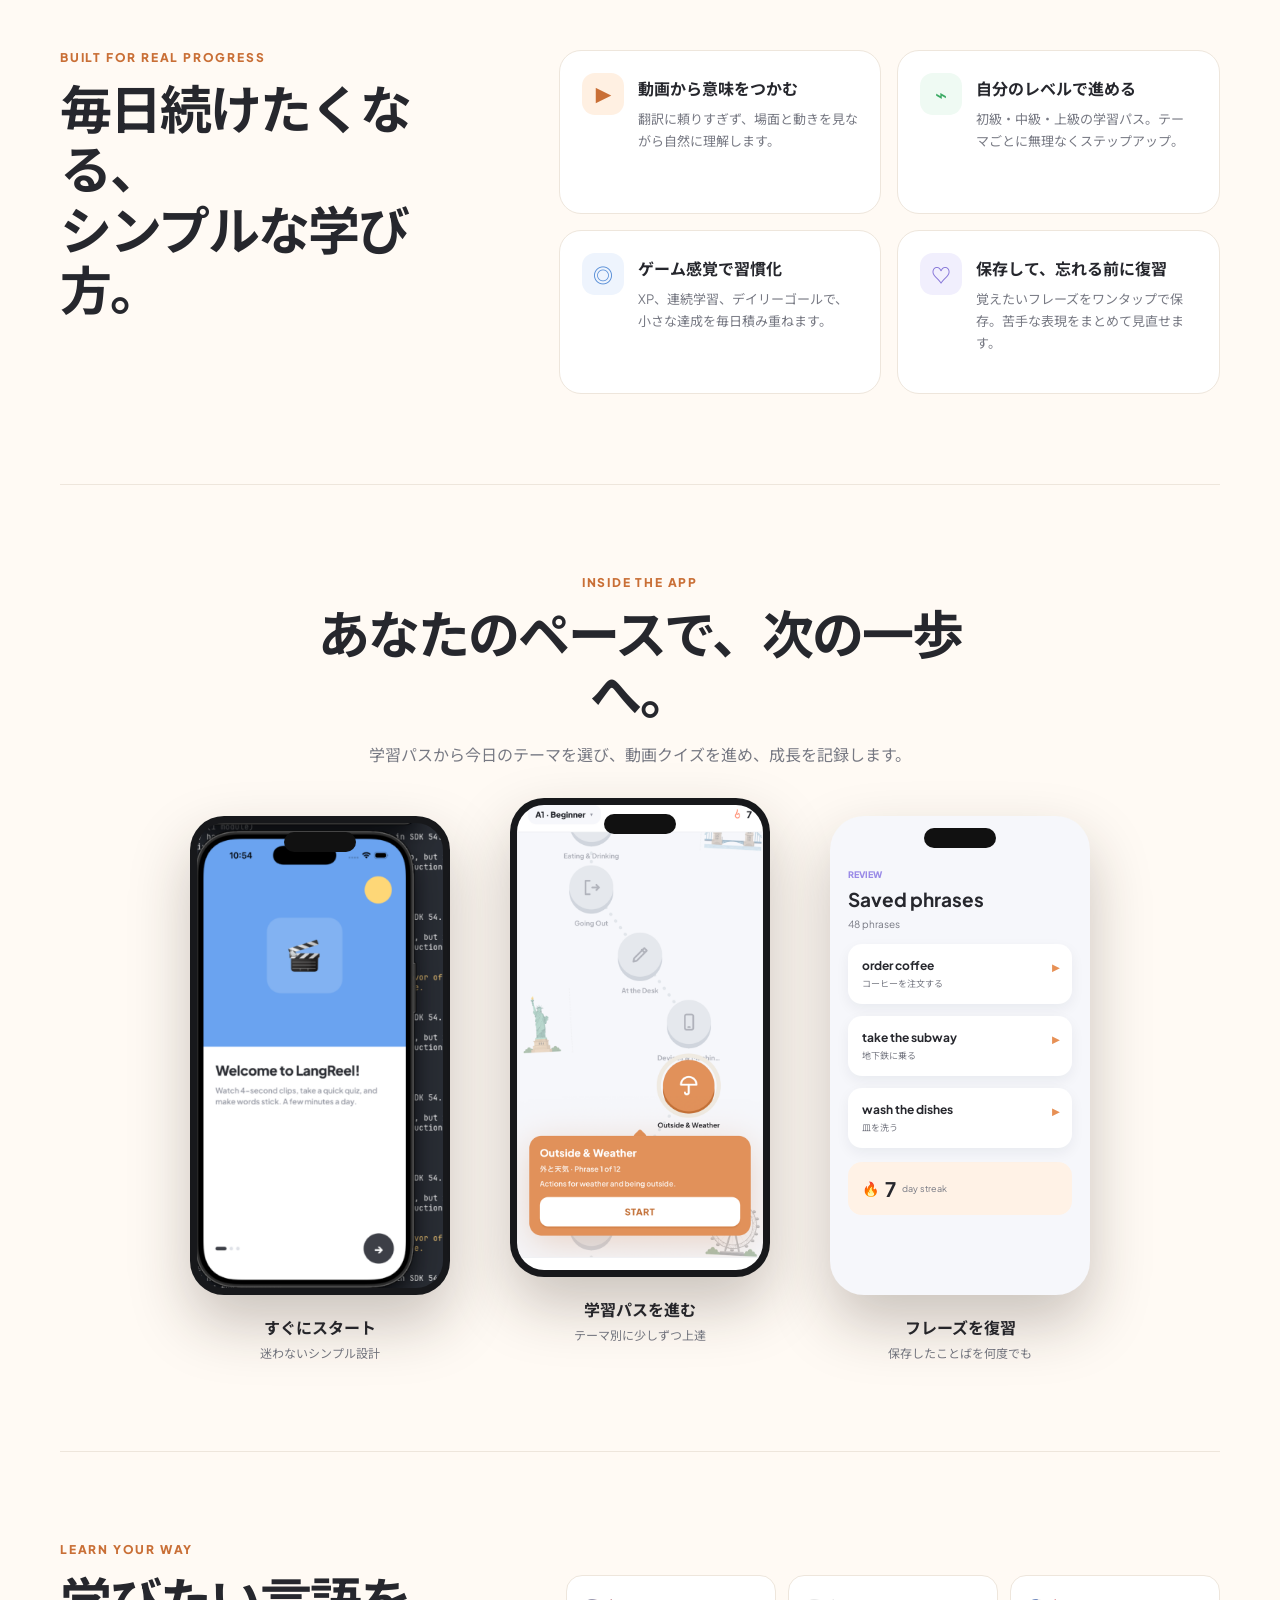
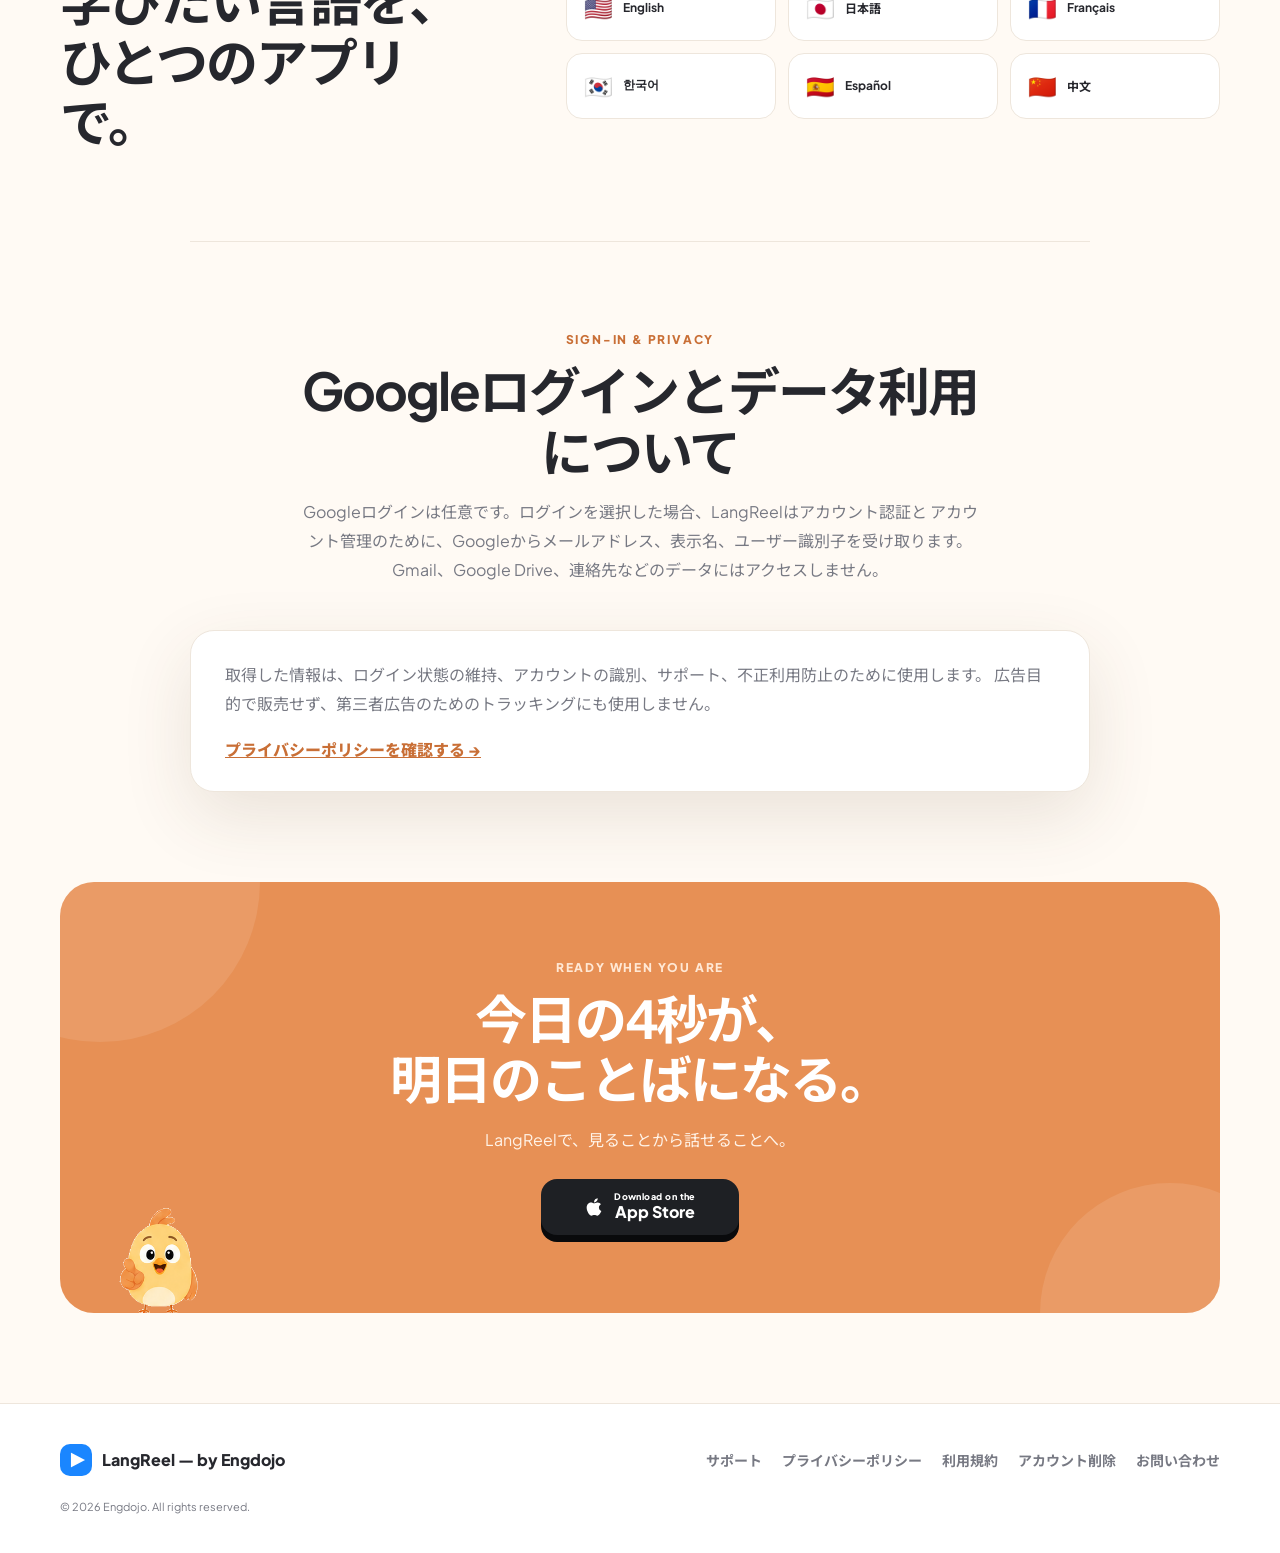
==== commit 001e53f0: "Clarify LangReel Google sign-in data use" ====
--- a/langreel/index.html
+++ b/langreel/index.html
@@ -167,6 +167,25 @@
         </div>
       </section>
 
+      <section class="data-use section" aria-labelledby="data-use-title">
+        <div class="section-heading">
+          <p class="eyebrow">SIGN-IN &amp; PRIVACY</p>
+          <h2 id="data-use-title">Googleログインとデータ利用について</h2>
+          <p>
+            Googleログインは任意です。ログインを選択した場合、LangReelはアカウント認証と
+            アカウント管理のために、Googleからメールアドレス、表示名、ユーザー識別子を受け取ります。
+            Gmail、Google Drive、連絡先などのデータにはアクセスしません。
+          </p>
+        </div>
+        <div class="data-use-card">
+          <p>
+            取得した情報は、ログイン状態の維持、アカウントの識別、サポート、不正利用防止のために使用します。
+            広告目的で販売せず、第三者広告のためのトラッキングにも使用しません。
+          </p>
+          <a href="./privacy-policy.html">プライバシーポリシーを確認する →</a>
+        </div>
+      </section>
+
       <section class="cta section">
         <img src="./assets/koto.png" alt="" loading="lazy" />
         <p class="eyebrow">READY WHEN YOU ARE</p>
--- a/langreel/styles.css
+++ b/langreel/styles.css
@@ -98,6 +98,17 @@
 .section-heading.left { margin: 0; text-align: left; }
 .section-heading h2, .feature-band h2, .languages h2, .cta h2 { margin: 0; font-size: clamp(32px, 4.2vw, 52px); line-height: 1.16; letter-spacing: -.04em; }
 .section-heading > p:last-child { margin: 17px 0 0; color: var(--muted); line-height: 1.8; }
+
+.data-use { max-width: 900px; }
+.data-use-card {
+  padding: 30px 34px;
+  border: 1px solid var(--line);
+  border-radius: 24px;
+  background: var(--card);
+  box-shadow: var(--shadow);
+}
+.data-use-card p { margin: 0; color: var(--muted); line-height: 1.8; }
+.data-use-card a { display: inline-block; margin-top: 18px; color: var(--orange-dark); font-weight: 800; }
 .step-grid { display: grid; grid-template-columns: repeat(3, 1fr); gap: 20px; }
 .step-card {
   position: relative; padding: 18px 18px 24px; border: 1px solid var(--line); border-radius: 26px; background: #fff;
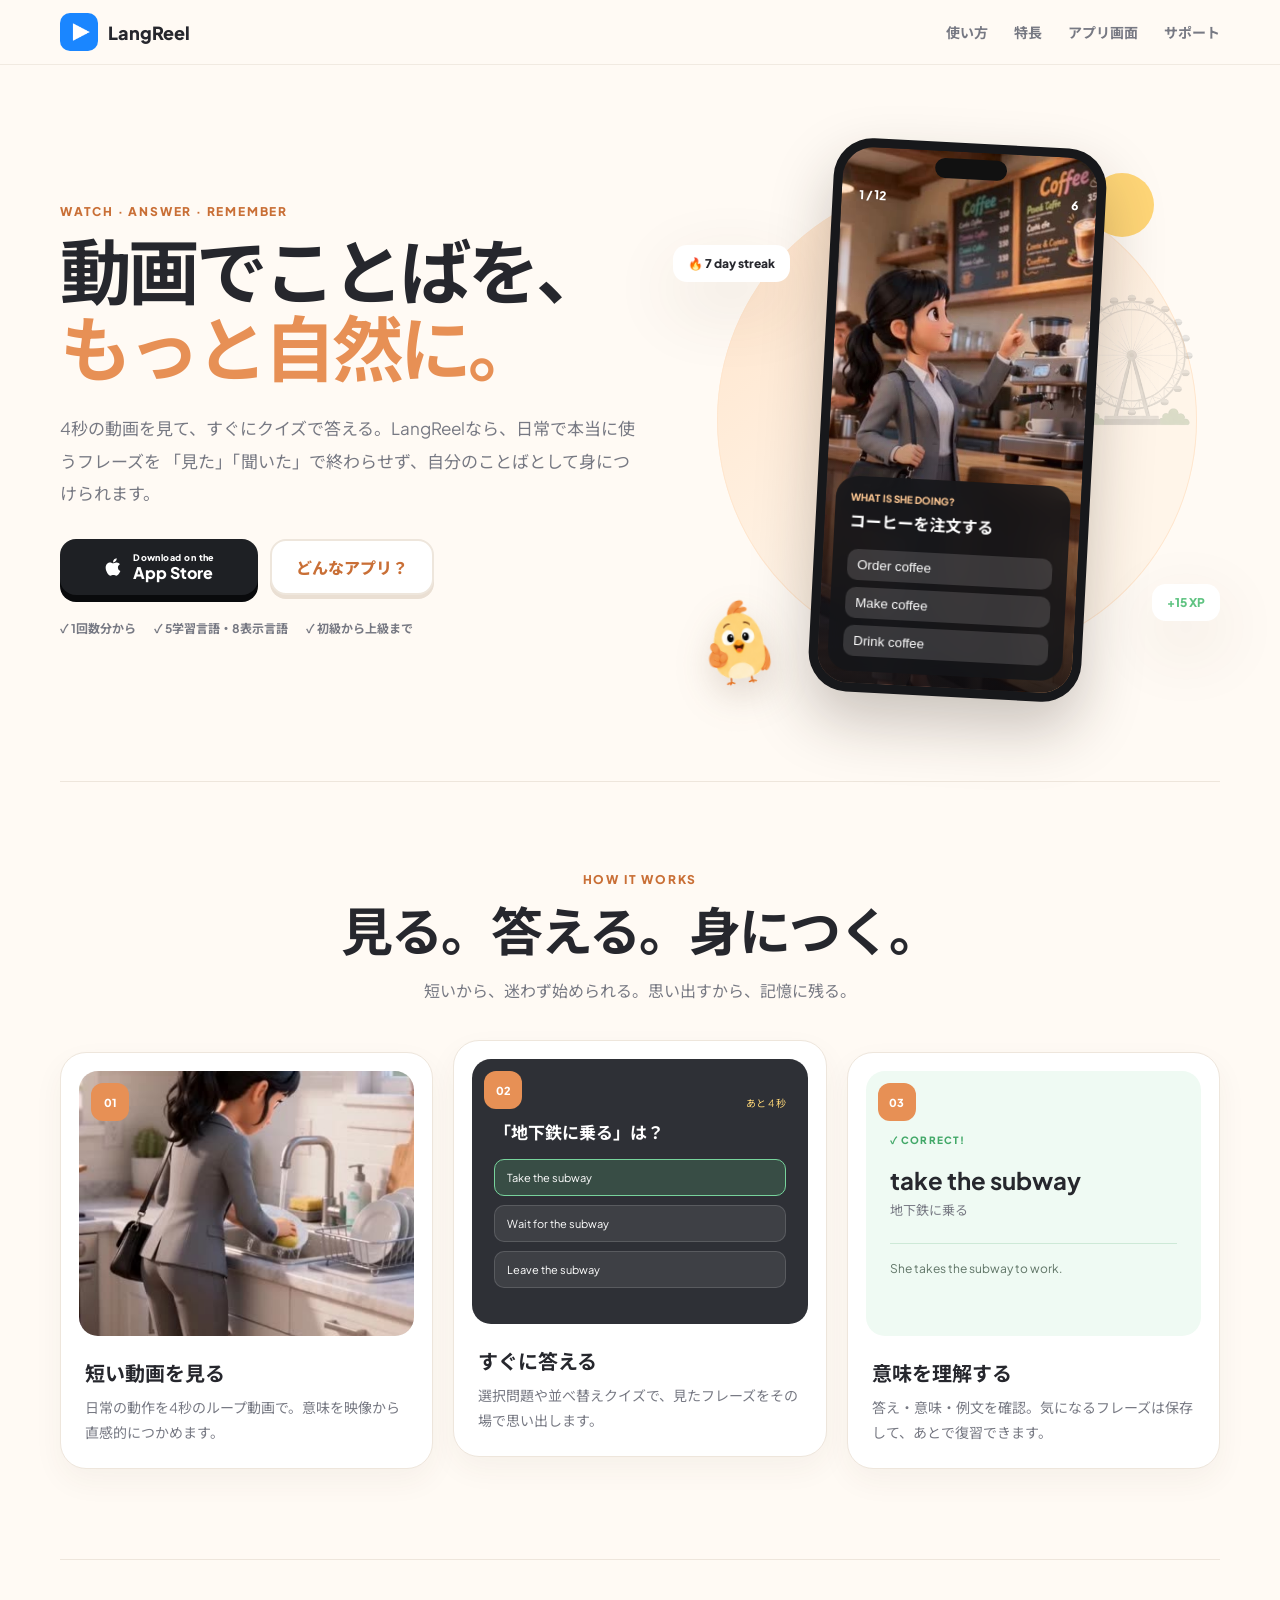
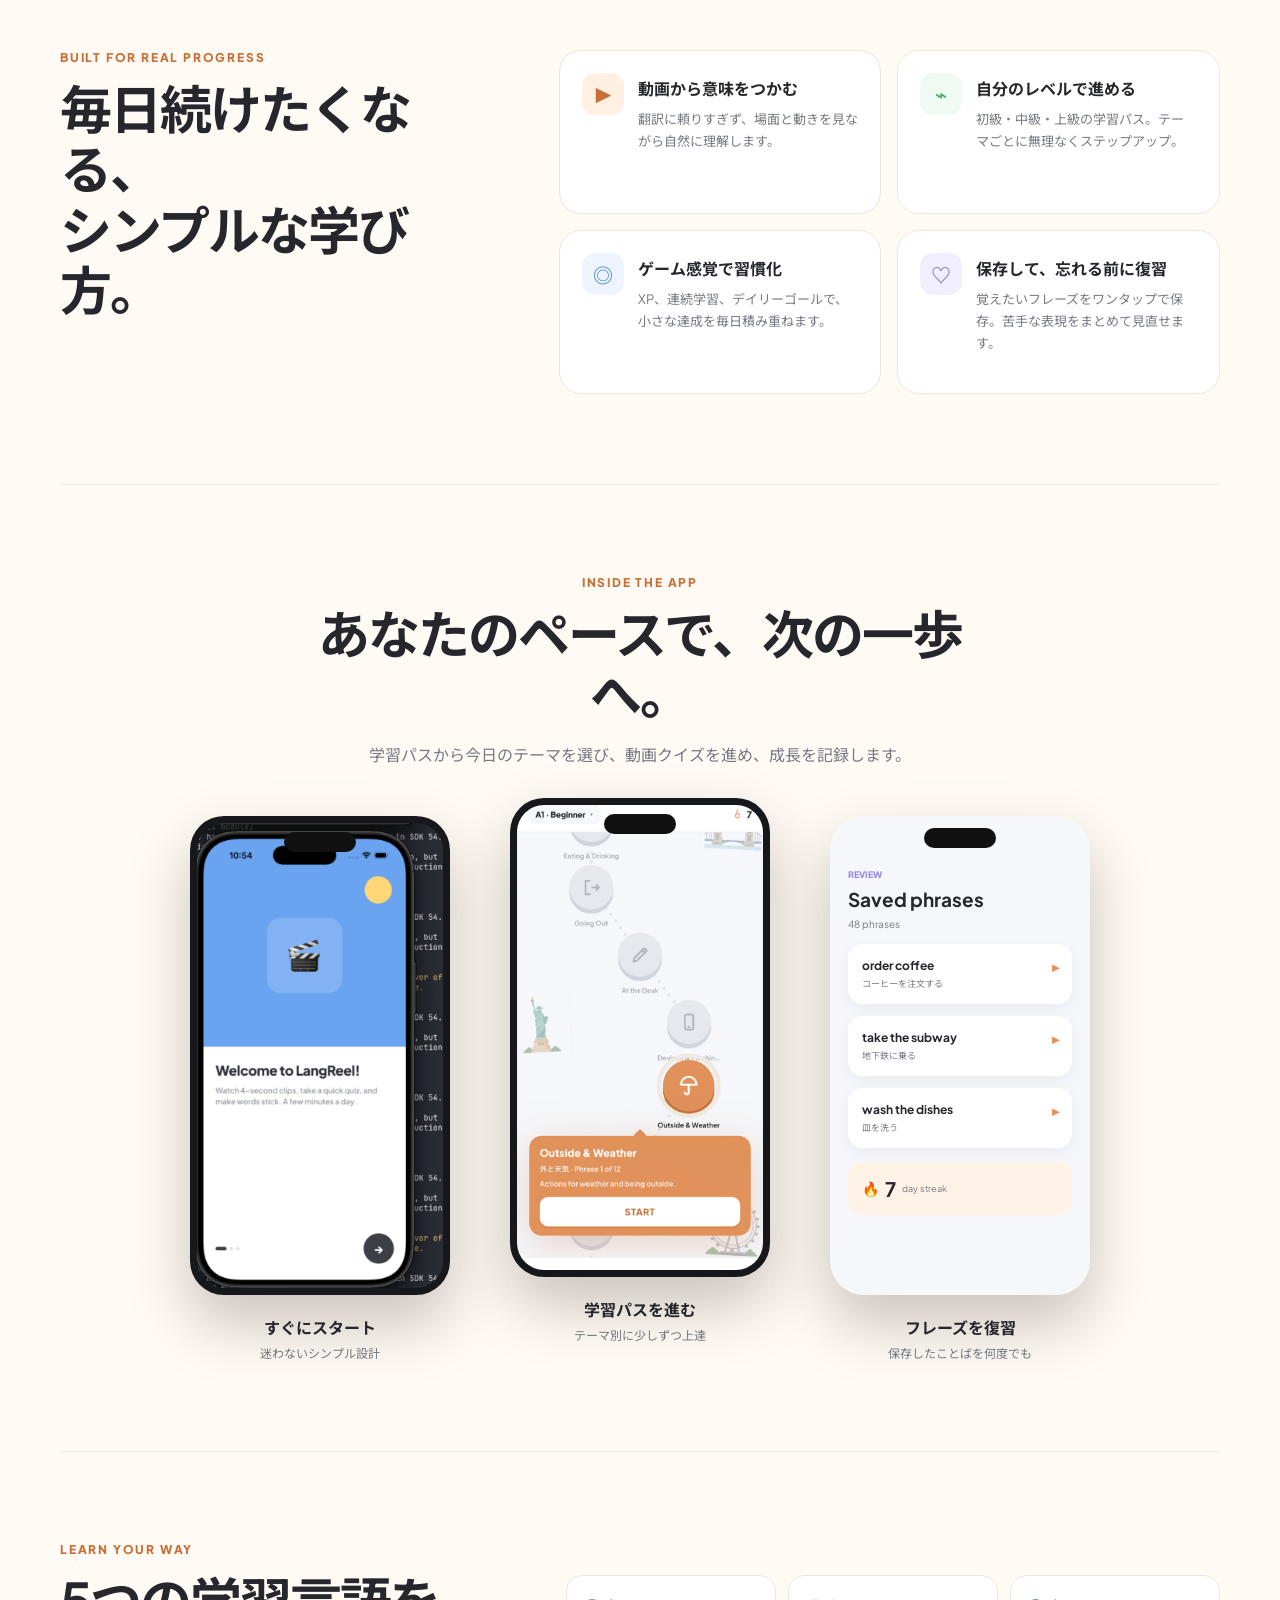
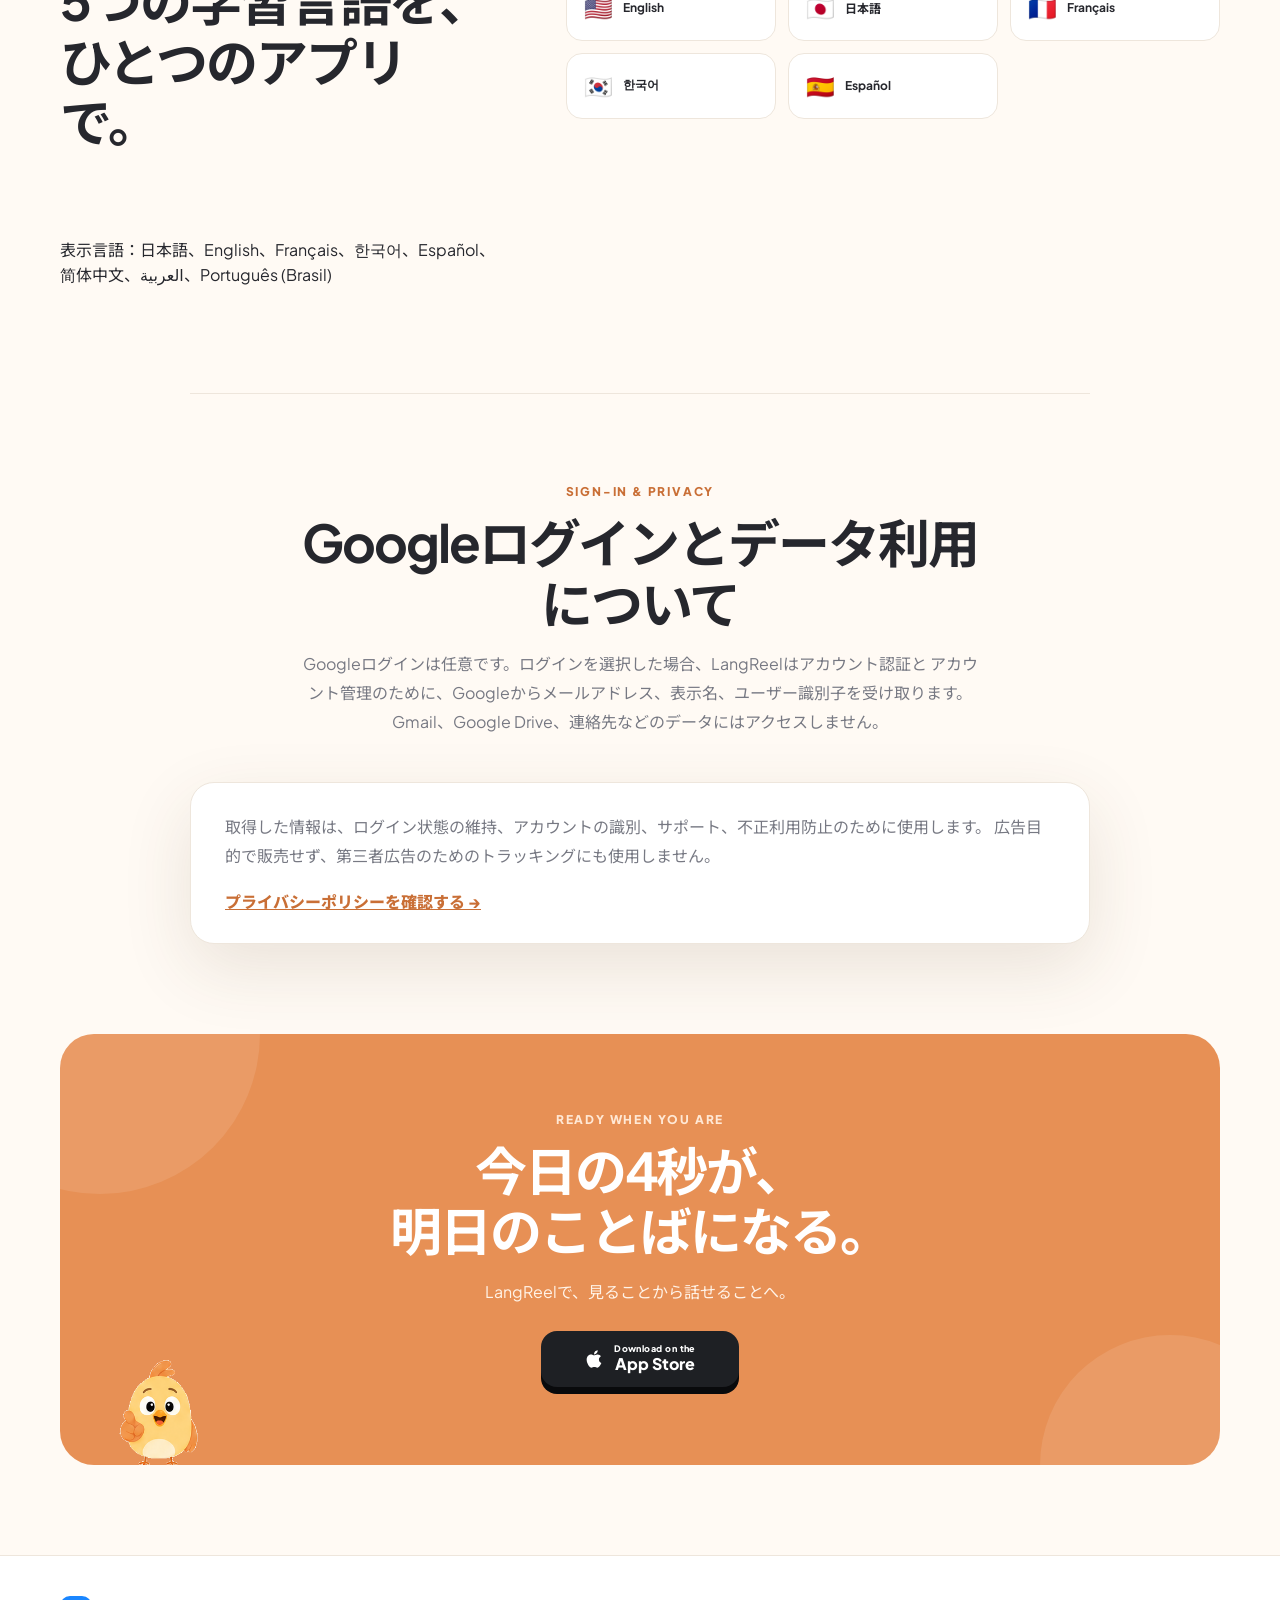
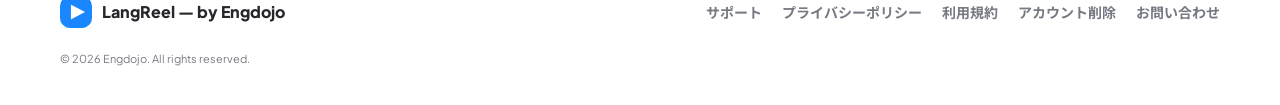
==== commit 403ad928: "Update LangReel release information" ====
--- a/langreel/index.html
+++ b/langreel/index.html
@@ -44,7 +44,7 @@
           </div>
           <div class="hero-points" aria-label="主な特長">
             <span>✓ 1回数分から</span>
-            <span>✓ 6言語に対応</span>
+            <span>✓ 5学習言語・8表示言語</span>
             <span>✓ 初級から上級まで</span>
           </div>
         </div>
@@ -155,7 +155,7 @@
       <section class="languages section">
         <div>
           <p class="eyebrow">LEARN YOUR WAY</p>
-          <h2>学びたい言語を、<br />ひとつのアプリで。</h2>
+          <h2>5つの学習言語を、<br />ひとつのアプリで。</h2>
         </div>
         <div class="language-grid" aria-label="対応言語">
           <span>🇺🇸<b>English</b></span>
@@ -163,8 +163,8 @@
           <span>🇫🇷<b>Français</b></span>
           <span>🇰🇷<b>한국어</b></span>
           <span>🇪🇸<b>Español</b></span>
-          <span>🇨🇳<b>中文</b></span>
-        </div>
+        </div>
+        <p>表示言語：日本語、English、Français、한국어、Español、简体中文、العربية、Português (Brasil)</p>
       </section>
 
       <section class="data-use section" aria-labelledby="data-use-title">
